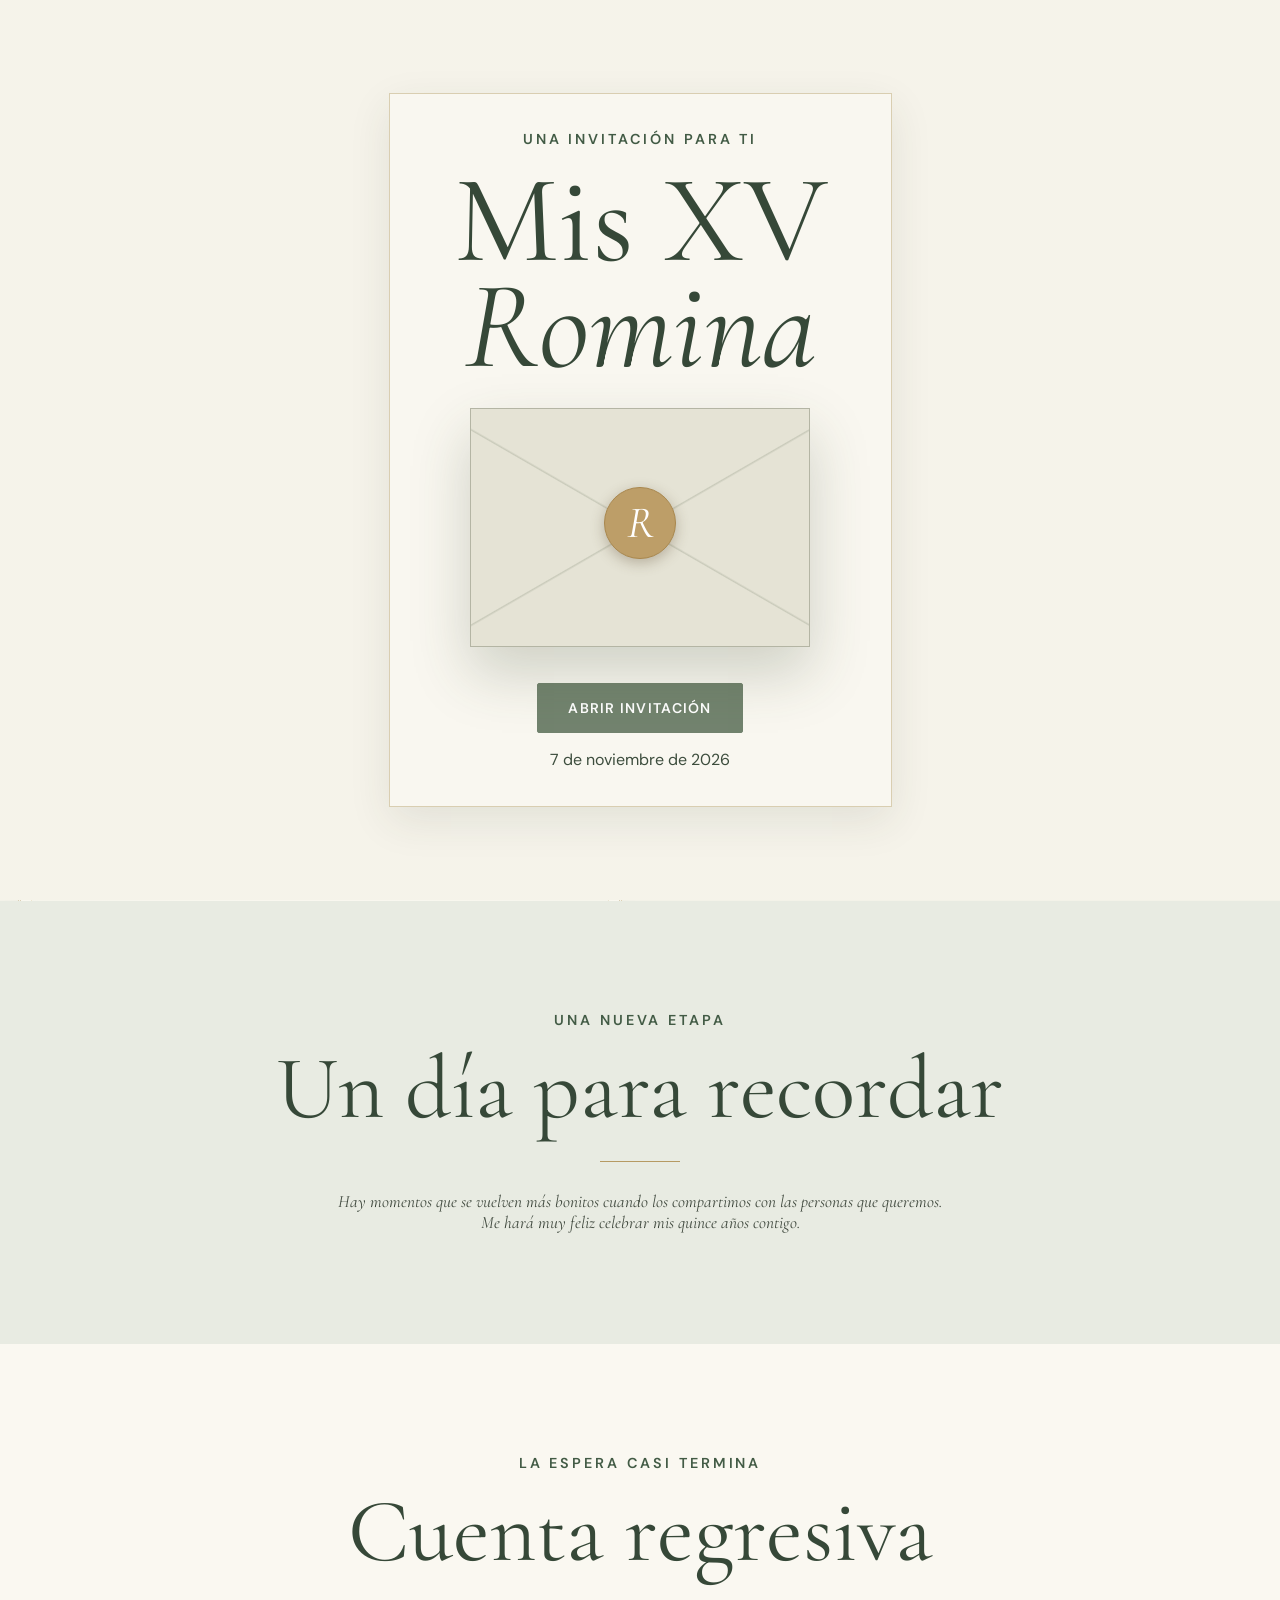
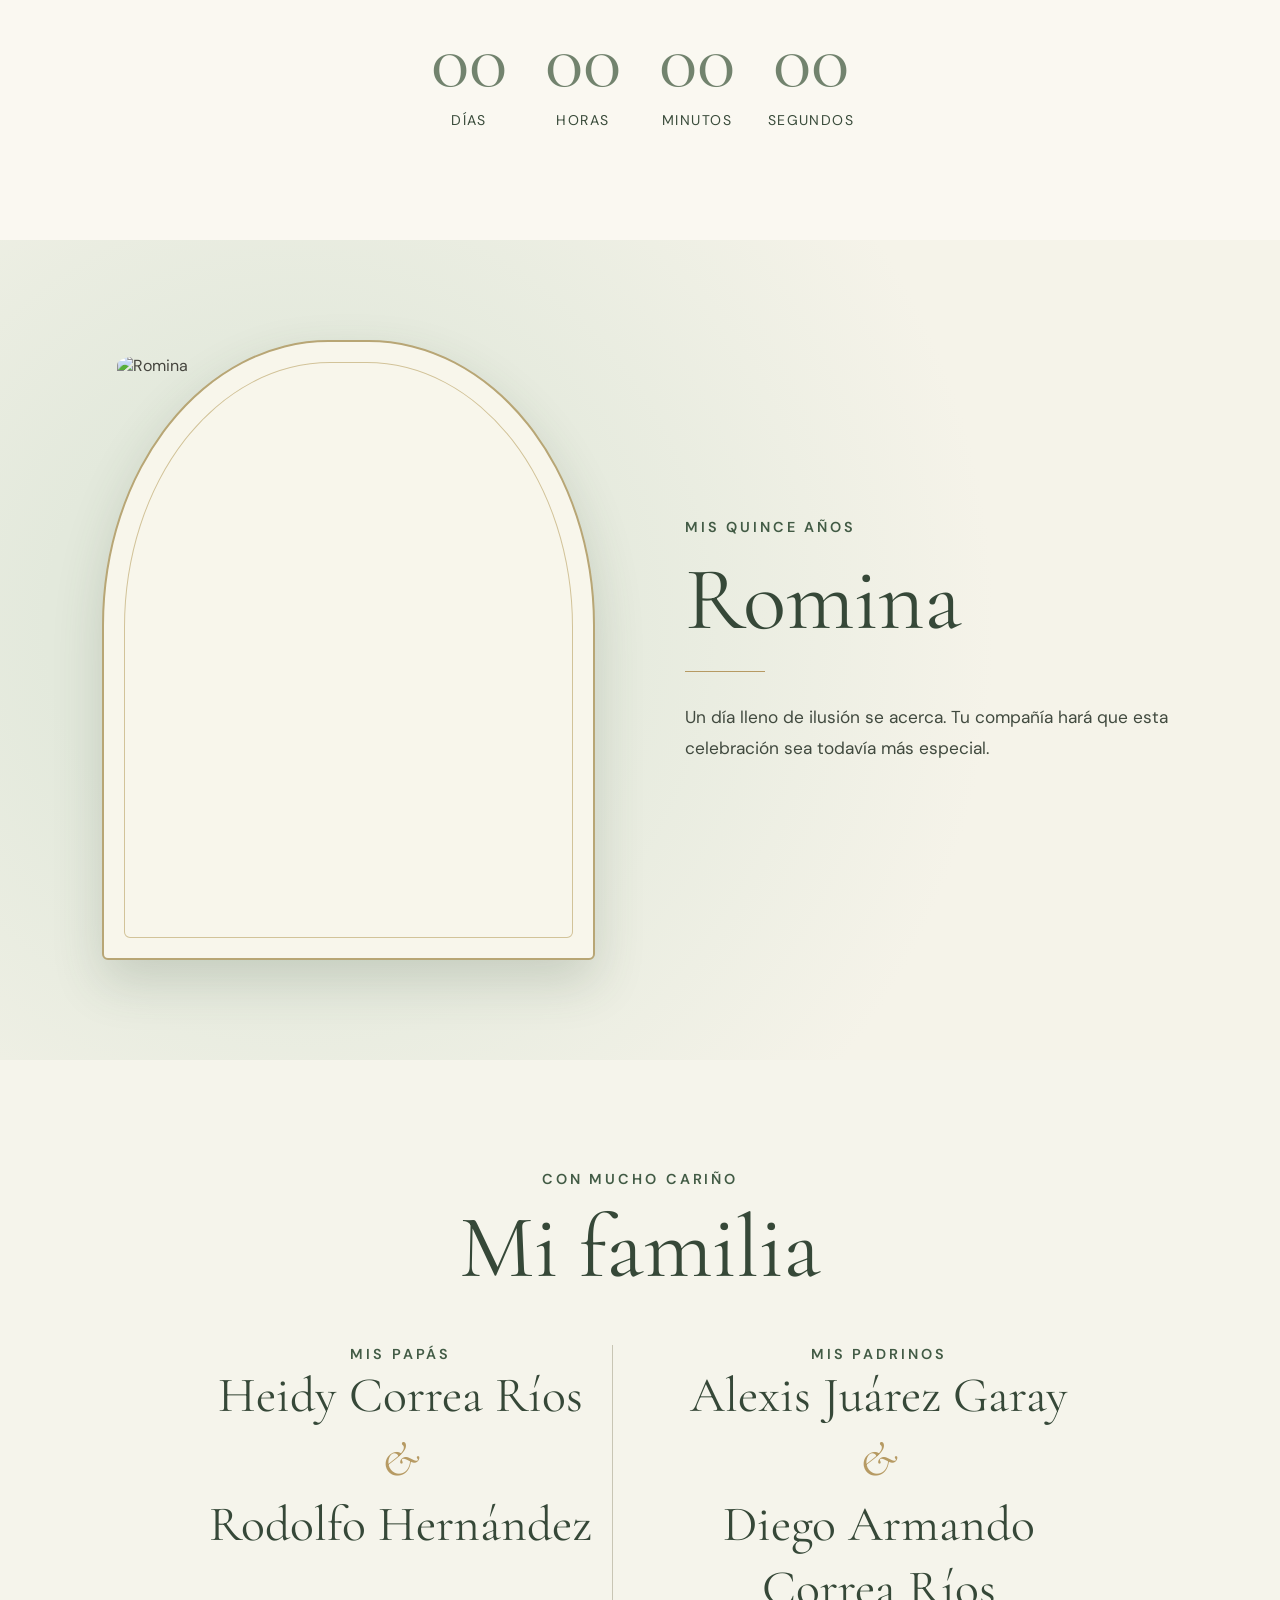
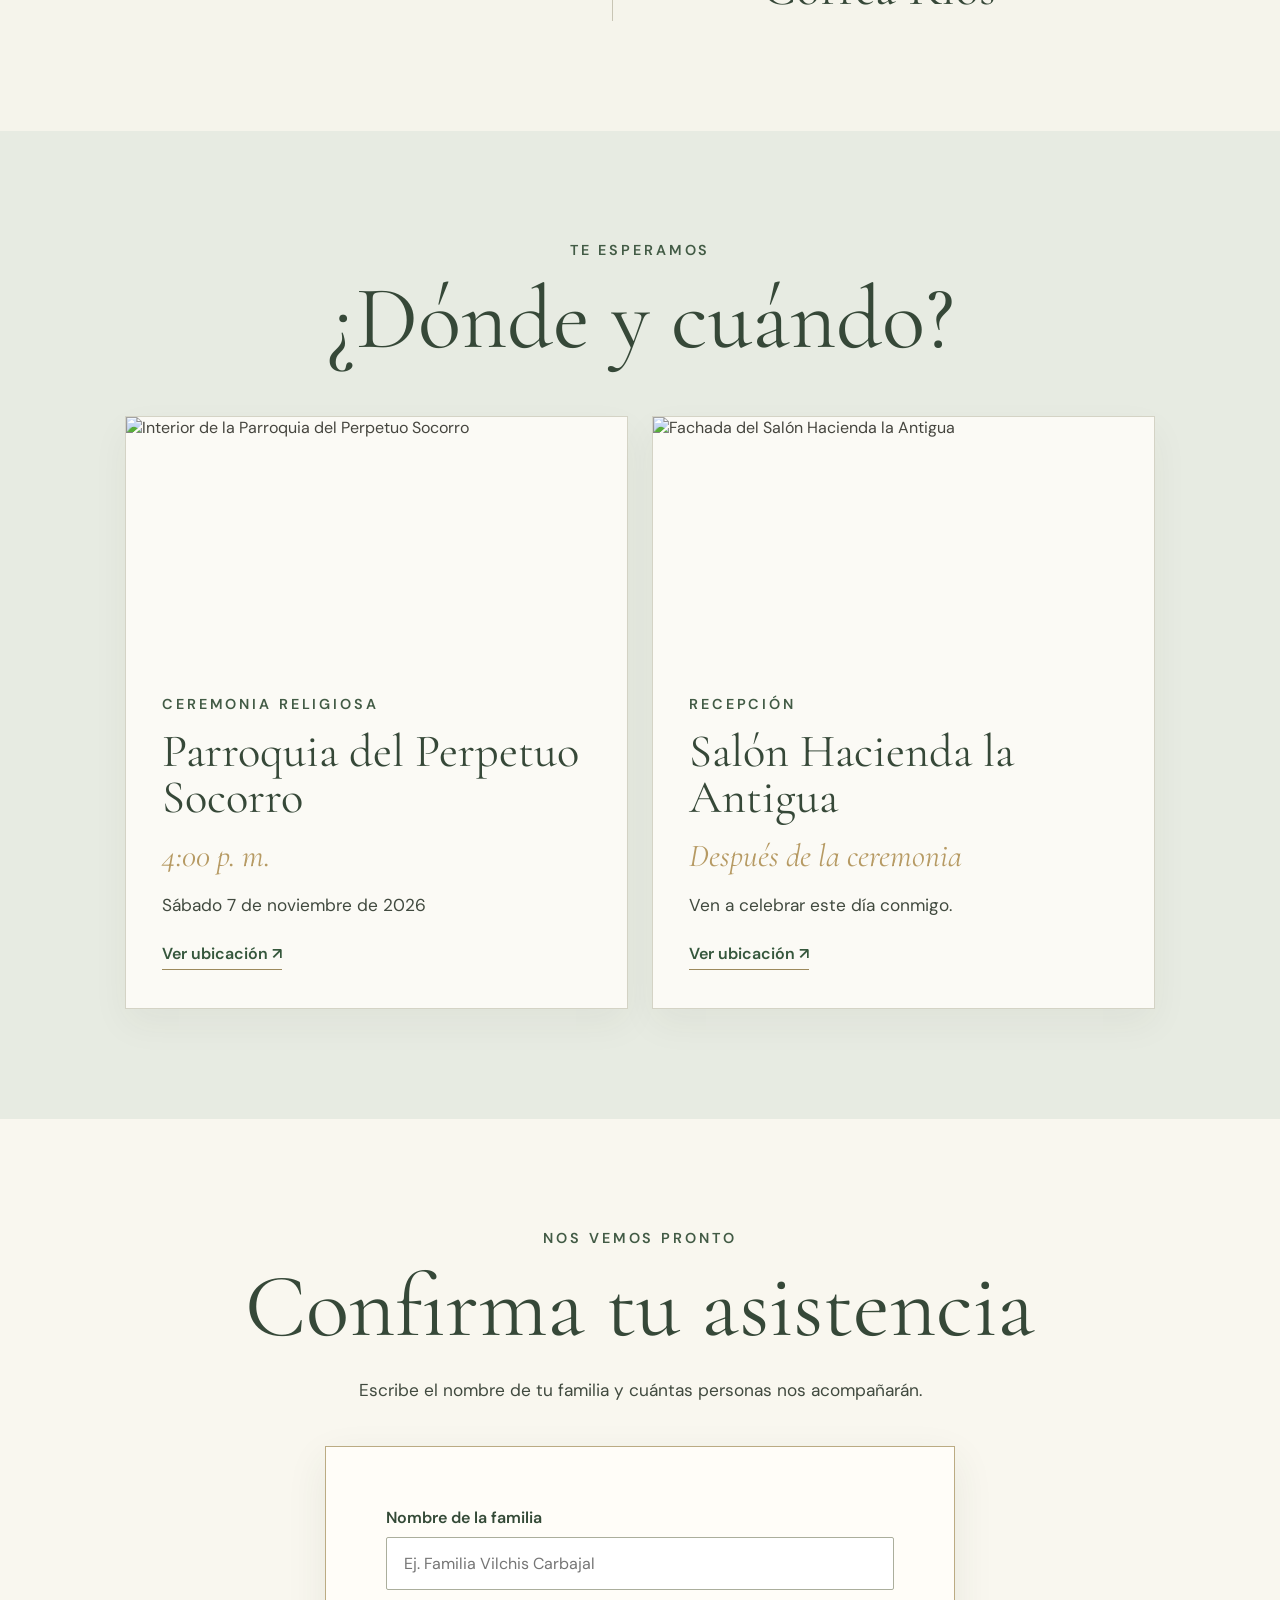
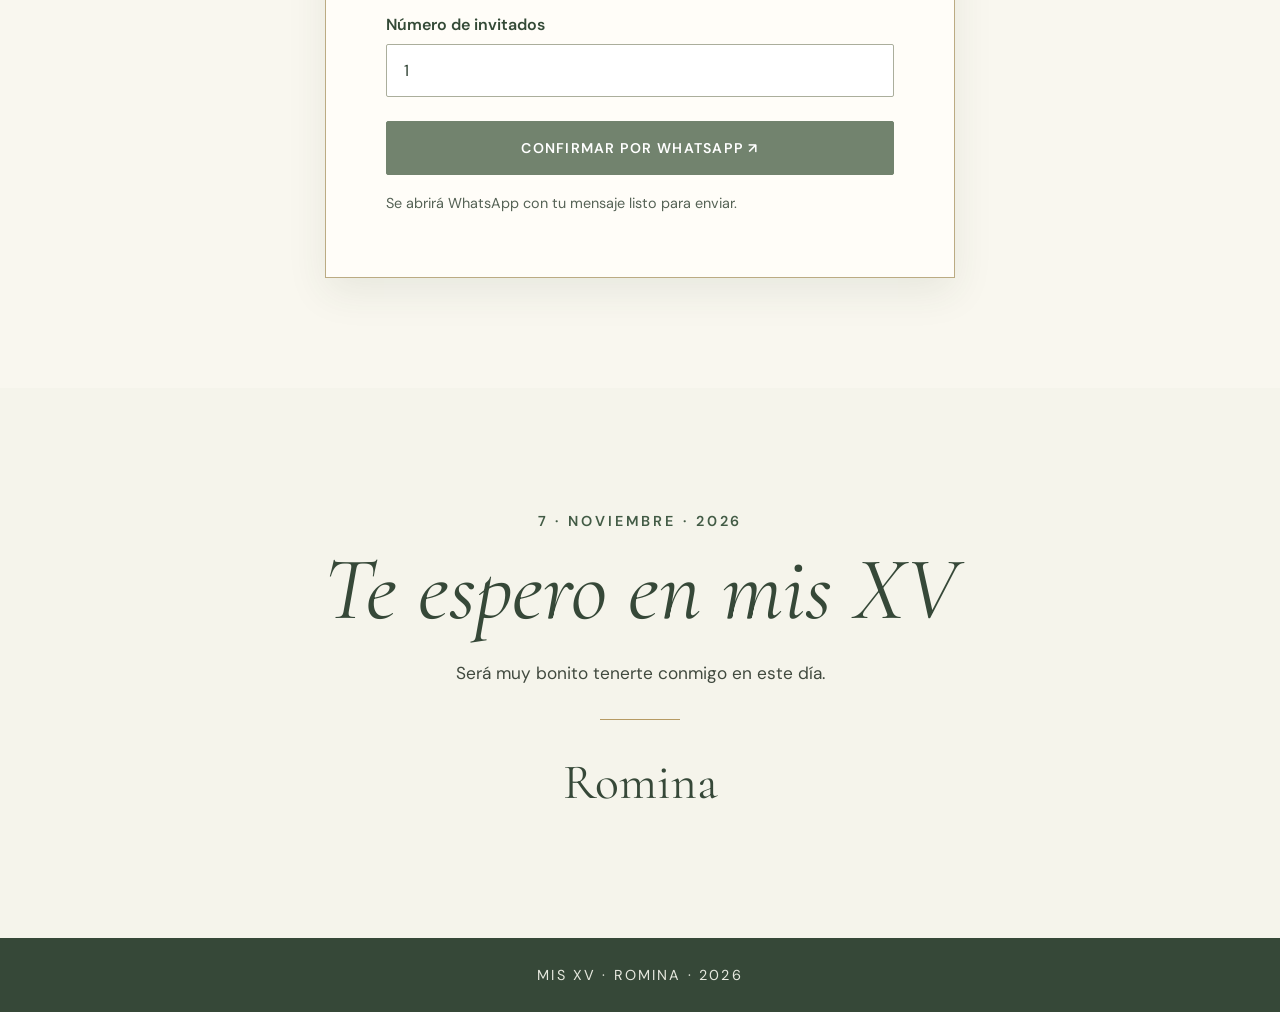
==== XVRomina/index.html @ 8a3d7d97 "Agrega página de XV Romina" ====
<!doctype html>
<html lang="es-MX">
<head>
  <meta charset="utf-8"><meta name="viewport" content="width=device-width,initial-scale=1">
  <meta name="theme-color" content="#73816d">
  <title>Mis XV · Romina</title>
  <meta name="description" content="Acompáñame a celebrar mis XV años el 7 de noviembre de 2026.">
  <link rel="preconnect" href="https://fonts.googleapis.com"><link rel="preconnect" href="https://fonts.gstatic.com" crossorigin>
  <link href="https://fonts.googleapis.com/css2?family=Cormorant+Garamond:ital,wght@0,400;0,500;0,600;1,400;1,500&family=DM+Sans:wght@400;500;600&display=swap" rel="stylesheet">
  <style>
    :root{--sage:#72836e;--dark:#364838;--cream:#faf8f1;--gold:#b69a63;--text:#45453e}*{box-sizing:border-box}html{scroll-behavior:smooth}body{margin:0;background:var(--cream);color:var(--text);font-family:'DM Sans',sans-serif}button,a{font:inherit}button{cursor:pointer}a{color:inherit}.intro{position:fixed;inset:0;z-index:10;background:#f5f2e9 url('assets/floral.png') center/cover no-repeat;display:grid;place-items:center;transition:opacity .8s,visibility .8s}.intro.is-open{opacity:0;visibility:hidden}.envelope-wrap{text-align:center;padding:28px}.eyebrow{font-size:.75rem;letter-spacing:.34em;text-transform:uppercase;color:var(--sage);font-weight:600}.intro h1,.hero h1{font-family:'Cormorant Garamond',serif;font-weight:400;color:var(--dark)}.intro h1{font-size:clamp(4rem,14vw,7.8rem);line-height:.85;margin:20px 0 28px}.intro h1 em,.hero h1 em{font-weight:400}.envelope{width:min(340px,75vw);aspect-ratio:1.42;margin:auto auto 36px;position:relative;background:#e5e3d5;box-shadow:0 26px 55px #39492d38;border:1px solid #b4b5a4;overflow:hidden}.envelope:before{content:'';position:absolute;inset:0;background:linear-gradient(30deg,transparent 49.7%,#c9caba 50%,transparent 50.5%),linear-gradient(150deg,transparent 49.7%,#c9caba 50%,transparent 50.5%)}.envelope:after{content:'R';position:absolute;left:50%;top:48%;transform:translate(-50%,-50%);border:1px solid #a9874d;border-radius:50%;background:#bd9e68;color:white;width:70px;height:70px;display:grid;place-items:center;font:italic 2.8rem 'Cormorant Garamond',serif;box-shadow:0 4px 14px #59492d55}.button{display:inline-flex;align-items:center;justify-content:center;gap:12px;border:1px solid var(--sage);border-radius:2px;background:var(--sage);color:#fff;padding:15px 30px;letter-spacing:.16em;text-transform:uppercase;font-size:.73rem;font-weight:600;text-decoration:none;transition:transform .2s,background .2s}.button:hover{background:var(--dark);transform:translateY(-2px)}.button.secondary{background:transparent;color:var(--dark)}.intro small{display:block;margin-top:16px;color:#71766b}.botanical{background-image:url('assets/floral.png');background-position:center;background-size:cover}.hero{min-height:100svh;display:grid;grid-template-columns:1fr 1fr;background:#f5f4eb}.hero-copy{display:flex;align-items:center;justify-content:center;text-align:center;padding:90px 30px;position:relative}.hero-copy:before{content:'';position:absolute;inset:25px;border:1px solid #c4b792;pointer-events:none}.hero-inner{position:relative;z-index:1;max-width:500px}.hero h1{font-size:clamp(5rem,12vw,9rem);line-height:.82;margin:28px 0}.hero h1 span{display:block;font-size:.44em;letter-spacing:.13em;font-style:italic;margin-bottom:15px}.hero-date{border-top:1px solid var(--gold);border-bottom:1px solid var(--gold);padding:16px;margin:35px auto;max-width:320px;letter-spacing:.24em;font-size:.82rem;color:var(--dark)}.hero-art{background:#e8e9dc url('assets/floral.png') center/cover no-repeat;display:grid;place-items:center;min-height:700px}.hero-art .arch{width:min(70%,440px);aspect-ratio:.76;border-radius:220px 220px 6px 6px;border:1px solid var(--gold);background:#f8f7ee;display:grid;place-items:center;box-shadow:0 20px 45px #3648381e;position:relative}.arch:before{content:'';position:absolute;inset:12px;border:1px solid #c6b68b;border-radius:inherit}.arch span{font:italic clamp(5rem,10vw,9rem) 'Cormorant Garamond',serif;color:var(--sage)}.section{padding:110px 24px;text-align:center;position:relative}.section h2{font:400 clamp(3.4rem,7vw,5.7rem)/.95 'Cormorant Garamond',serif;color:var(--dark);margin:17px 0 26px}.section p{line-height:1.8;max-width:620px;margin:0 auto;color:#696b60}.gold-line{height:1px;width:80px;background:var(--gold);margin:30px auto}.quote{background:#e8ebe2}.quote p{font:italic 400 clamp(2rem,5vw,3.7rem)/1.2 'Cormorant Garamond',serif;color:var(--dark)}.countdown{display:flex;justify-content:center;gap:24px;flex-wrap:wrap;margin-top:38px}.countdown div{min-width:90px}.countdown strong{font:400 clamp(3rem,7vw,5rem) 'Cormorant Garamond',serif;color:var(--sage);display:block}.countdown span{font-size:.7rem;letter-spacing:.25em;text-transform:uppercase}.portrait-section{background:#f7f4ea;display:grid;grid-template-columns:1fr 1fr;align-items:center;gap:clamp(30px,7vw,110px);padding:100px max(24px,8vw)}.portrait-frame{max-width:570px;width:100%;height:min(75vw,650px);min-height:460px;position:relative;margin:auto}.portrait-frame:before{content:'';position:absolute;inset:20px -18px -18px 18px;border:1px solid var(--gold)}.portrait-frame img{width:100%;height:100%;object-fit:cover;object-position:50% 30%;position:relative;filter:saturate(.85)}.portrait-section .copy{text-align:left;max-width:490px}.portrait-section h2{font:400 clamp(3.5rem,7vw,6rem)/.9 'Cormorant Garamond',serif;color:var(--dark);margin:24px 0}.portrait-section .copy p{line-height:1.8}.family{background:#f5f4eb url('assets/floral.png') center/cover no-repeat}.names{font:400 clamp(2rem,4vw,3.1rem) 'Cormorant Garamond',serif;color:var(--dark);line-height:1.3}.names span{color:var(--gold);font-style:italic}.families{display:grid;grid-template-columns:1fr 1fr;gap:55px;max-width:900px;margin:55px auto 0}.families>div:first-child{border-right:1px solid #c8c5b4}.locations{background:#e7ebe2}.cards{display:grid;grid-template-columns:repeat(2,minmax(0,1fr));gap:24px;max-width:1030px;margin:55px auto 0;text-align:left}.card{background:#fbfaf5;padding:48px;min-height:320px;border:1px solid #d4d3c5;box-shadow:0 15px 35px #39432e0d}.card h3{font:400 2.9rem 'Cormorant Garamond',serif;color:var(--dark);margin:15px 0}.card .time{color:var(--gold);font:italic 2rem 'Cormorant Garamond',serif}.card p{margin:15px 0 0}.closing{min-height:550px;display:flex;flex-direction:column;align-items:center;justify-content:center;background:#f5f3e9 url('assets/floral.png') center/cover no-repeat}.closing h2{font-style:italic}.footer{background:var(--dark);color:#e7e9df;text-align:center;padding:28px;font-size:.74rem;letter-spacing:.15em;text-transform:uppercase}.reveal{opacity:0;transform:translateY(20px);transition:opacity .8s,transform .8s}.reveal.visible{opacity:1;transform:none}@media(max-width:750px){.hero{grid-template-columns:1fr}.hero-copy{min-height:650px;padding:90px 30px}.hero-art{min-height:390px}.hero-art .arch{height:330px;width:260px}.portrait-section{grid-template-columns:1fr;padding:75px 25px}.portrait-frame{height:480px;min-height:0;max-width:390px}.portrait-section .copy{text-align:center;margin:auto}.families,.cards{grid-template-columns:1fr}.families>div:first-child{border:0;border-bottom:1px solid #c8c5b4;padding-bottom:34px}.cards{gap:16px}.card{padding:35px;min-height:0}.section{padding:80px 24px}.intro h1{font-size:5rem}}
  </style>
  <style>
    .hero-copy{background:radial-gradient(circle at center,#fffdf8 0%,#faf8f1 68%,#e9eadf 100%)}
    .hero-copy:before{inset:18px;border:3px double #ad925e;box-shadow:inset 0 0 0 10px #faf8f1,inset 0 0 0 11px #d8c9a4,0 8px 32px #4b4e3423}
    .hero-copy:after{content:'✧';position:absolute;left:50%;top:42px;transform:translateX(-50%);color:#ae9058;font:3.2rem 'Cormorant Garamond',serif;letter-spacing:0;pointer-events:none}
    .hero-inner{padding:44px 18px;max-width:560px}
    .hero-inner:before,.hero-inner:after{content:'❧  ✦  ❧';display:block;color:#a88b55;font:2rem 'Cormorant Garamond',serif;letter-spacing:.2em;line-height:1}
    .hero-inner:before{margin-bottom:28px}.hero-inner:after{margin-top:30px}
    .hero h1 span{color:#9e8251}.hero h1{color:#354936;text-shadow:0 2px 1px #fff}
    .hero-date{border-color:#b59761}.hero-inner .gold-line{height:2px;width:105px}
    .rsvp{background:#f9f7ef}.rsvp-card{max-width:630px;margin:40px auto 0;background:#fffdf8;border:1px solid #bbab83;box-shadow:0 14px 38px #30433216;padding:clamp(28px,6vw,60px);text-align:left}
    .rsvp-card label{font-weight:600;font-size:1rem;color:#344a37;display:block;margin-bottom:9px}.rsvp-card input{width:100%;border:1px solid #abae9c;background:#fff;padding:15px 17px;font:1rem 'DM Sans',sans-serif;color:#293c2d;border-radius:2px;margin-bottom:24px}.rsvp-card input:focus{outline:2px solid #9eaf91;outline-offset:2px}.rsvp-card .button{width:100%;min-height:54px}.rsvp-card p{margin:0 0 26px}.rsvp-note{font-size:.9rem!important;margin:16px 0 0!important;color:#556255!important}
    @media(max-width:750px){.hero-copy:before{inset:15px}.hero-copy:after{top:35px}.hero-inner{padding:55px 9px}.hero-inner:before{margin-bottom:14px}.hero-inner:after{margin-top:17px}.hero h1{font-size:clamp(4.5rem,15vw,7.5rem)}.rsvp-card{margin-top:30px}}
  </style>
  <style>
    .intro{transition:opacity 2s ease-in-out,visibility 2s ease-in-out}
    .intro.opening .envelope{animation-duration:2s}
    .intro.opening .envelope-wrap{animation-duration:2.5s;animation-delay:.5s}
    .hero{opacity:0;transform:translateY(18px);transition:opacity 2.7s ease-in-out,transform 3s ease-out}
    body.invitation-open .hero{opacity:1;transform:none}
    @media(prefers-reduced-motion:reduce){.intro,.hero{transition:none}}
  </style>
  <style>
    .portrait-section .copy .gold-line{margin-left:0}
    .family:before{opacity:.23}
    @media(max-width:750px){.portrait-section .copy .gold-line{margin-left:auto;margin-right:auto}.family:before{width:160px;height:130px;opacity:.16}}
  </style>
  <style>
    .intro{background:#f6f4eb;overflow:hidden;transition:opacity 1.25s ease,visibility 1.25s ease}
    .intro:before,.intro:after{content:'';position:absolute;width:min(78vw,570px);height:min(62vw,480px);background:url('assets/floral.png') left top/200% auto no-repeat;pointer-events:none;opacity:.7;-webkit-mask-image:radial-gradient(ellipse at top left,#000 12%,transparent 76%);mask-image:radial-gradient(ellipse at top left,#000 12%,transparent 76%)}
    .intro:before{left:0;top:0}.intro:after{right:0;bottom:0;transform:rotate(180deg)}
    .envelope-wrap{z-index:1;position:relative;background:#faf8f1f0}
    .intro.opening .envelope{animation:envelope-open 1.45s ease-in-out forwards}
    .intro.opening .envelope-wrap{animation:invitation-leave 1.9s ease-in-out .6s forwards}
    @keyframes envelope-open{35%{transform:rotate(-2deg) scale(1.03)}100%{transform:translateY(-24px) scale(1.08);opacity:.15}}
    @keyframes invitation-leave{to{transform:translateY(-40px);opacity:0}}
    .hero{opacity:.4;transform:translateY(45px);transition:opacity 1.4s ease,transform 1.9s cubic-bezier(.2,.7,.2,1)}
    body.invitation-open .hero{opacity:1;transform:none}
    .hero-art{background-color:#e8e9dc;background-image:none;position:relative;overflow:hidden}
    .hero-art:before,.hero-art:after{content:'';position:absolute;width:85%;height:65%;background:url('assets/floral.png') left top/200% auto no-repeat;opacity:.68;pointer-events:none;-webkit-mask-image:radial-gradient(ellipse at top left,#000 8%,transparent 78%);mask-image:radial-gradient(ellipse at top left,#000 8%,transparent 78%)}
    .hero-art:before{left:-2%;top:-2%}.hero-art:after{right:-2%;bottom:-2%;transform:rotate(180deg)}
    .hero-art .arch{z-index:1}
    .family:before,.closing:before,.portrait-frame:before{-webkit-mask-image:radial-gradient(ellipse at center,#000 45%,transparent 77%);mask-image:radial-gradient(ellipse at center,#000 45%,transparent 77%)}
    .portrait-frame:before{inset:-65px;opacity:.72;background-size:cover}
    .portrait-frame{box-shadow:0 22px 50px #3850382c}
    .portrait-frame img{object-position:50% 24%}
    .card{overflow:hidden;padding:0 0 38px}.card-photo{display:block;width:100%;height:250px;object-fit:cover;object-position:center}.card-photo.church{object-position:50% 50%}.card-content{padding:28px 36px 0}.card h3{line-height:1}
    @media(max-width:750px){.card-photo{height:205px}.card-content{padding:26px 29px 0}.portrait-frame:before{inset:-37px}.intro:before,.intro:after{width:75vw;height:40vh}}
    @media(prefers-reduced-motion:reduce){.intro,.hero,.intro.opening .envelope,.intro.opening .envelope-wrap{animation:none;transition:none}}
  </style>
  <style>
    /* Keep flowers on the edges and text on calm, solid surfaces. */
    .eyebrow{font-size:.9rem;letter-spacing:.2em;color:#425b45}
    .button{font-size:.88rem;letter-spacing:.09em}
    .hero-date{font-size:1rem;letter-spacing:.12em}
    .section p,.portrait-section .copy p,.card p,.hero-inner p{font-size:1.08rem;color:#414a3f}
    .countdown span{font-size:.88rem;letter-spacing:.1em;color:#394b3a}
    .footer{font-size:.9rem}.intro small{font-size:1rem;color:#3d4d3d}
    .intro{background-image:linear-gradient(#f5f2e980,#f5f2e980),url('assets/floral.png')}
    .envelope-wrap{background:#faf8f1e8;border:1px solid #d9ceb1;box-shadow:0 14px 40px #30402a19;padding:36px clamp(24px,5vw,70px)}
    .family,.closing{background:#f5f4eb}.family:before,.closing:before{content:'';pointer-events:none;position:absolute;width:230px;height:180px;left:0;top:0;background:url('assets/floral.png') left top/570px auto no-repeat;opacity:.48}.closing:before{left:auto;right:0;top:auto;bottom:0;transform:rotate(180deg)}
    .family>*,.closing>*{position:relative;z-index:1}
    .portrait-section{background:radial-gradient(circle at 23% 47%,#e3e9dc 0,#e3e9dc 23%,#f5f3e9 65%)}
    .portrait-frame{max-width:500px;height:620px;min-height:0;border-radius:46% 46% 6px 6px;padding:13px;background:#f8f6eb;border:2px solid #b8a675;box-shadow:0 22px 50px #38503830;isolation:isolate}
    .portrait-frame:before{content:'';position:absolute;inset:-37px;border:0;background:url('assets/floral.png') center/cover no-repeat;z-index:-1;opacity:.9;pointer-events:none}
    .portrait-frame:after{content:'';position:absolute;inset:20px;border:1px solid #d2c399;border-radius:inherit;pointer-events:none}
    .portrait-frame img{border-radius:46% 46% 2px 2px;object-position:50% 28%;filter:none}
    .map-link{display:inline-flex;margin-top:22px;color:#35573c;border-bottom:1px solid #9c895c;text-decoration:none;font-weight:600;font-size:1rem;padding-bottom:5px}.map-link:hover{color:#8b6d3e}
    .music-control{position:fixed;right:20px;bottom:20px;z-index:5;border:1px solid #dfd6bd;border-radius:50%;height:54px;width:54px;background:#f7f5ed;color:var(--dark);font-size:1.35rem;box-shadow:0 5px 20px #22332233}.music-control[hidden]{display:none}
    @media(max-width:750px){.portrait-frame{height:480px;max-width:350px}.portrait-frame:before{inset:-20px}.envelope-wrap{max-width:90vw}.hero-date{font-size:.9rem}.hero-art{background-size:auto 100%}}
  </style>
</head>
<body>
  <div class="intro" id="intro" role="dialog" aria-label="Abrir invitación">
    <div class="envelope-wrap"><div class="eyebrow">Una invitación para ti</div><h1>Mis XV<br><em>Romina</em></h1><div class="envelope" aria-hidden="true"></div><button class="button" id="open">Abrir invitación</button><small>7 de noviembre de 2026</small></div>
  </div>
  <main>
    <section class="hero"><div class="hero-copy"><div class="hero-inner"><div class="eyebrow">Con mucha ilusión</div><h1><span>Mis XV</span>Romina</h1><div class="gold-line"></div><p>Quiero compartir contigo un día muy especial.</p><div class="hero-date">SÁBADO · 7 DE NOVIEMBRE · 2026</div><a class="button secondary" href="#celebracion">Descubre mi invitación ↓</a></div></div><div class="hero-art"><div class="arch"><span>XV</span></div></div></section>
    <section class="section quote reveal" id="celebracion"><div class="eyebrow">Una nueva etapa</div><h2>Un día para recordar</h2><div class="gold-line"></div><p>Hay momentos que se vuelven más bonitos cuando los compartimos con las personas que queremos. Me hará muy feliz celebrar mis quince años contigo.</p></section>
    <section class="section reveal"><div class="eyebrow">La espera casi termina</div><h2>Cuenta regresiva</h2><div class="countdown" id="countdown" aria-label="Tiempo restante"><div><strong id="days">—</strong><span>Días</span></div><div><strong id="hours">—</strong><span>Horas</span></div><div><strong id="minutes">—</strong><span>Minutos</span></div><div><strong id="seconds">—</strong><span>Segundos</span></div></div></section>
    <section class="portrait-section"><div class="portrait-frame reveal"><img src="assets/romina-editada.jpg" alt="Romina" loading="lazy"></div><div class="copy reveal"><div class="eyebrow">Mis quince años</div><h2>Romina</h2><div class="gold-line"></div><p>Un día lleno de ilusión se acerca. Tu compañía hará que esta celebración sea todavía más especial.</p></div></section>
    <section class="section family reveal"><div class="eyebrow">Con mucho cariño</div><h2>Mi familia</h2><div class="families"><div><div class="eyebrow">Mis papás</div><div class="names">Heidy Correa Ríos<br><span>&amp;</span><br>Rodolfo Hernández</div></div><div><div class="eyebrow">Mis padrinos</div><div class="names">Alexis Juárez Garay<br><span>&amp;</span><br>Diego Armando Correa Ríos</div></div></div></section>
    <section class="section locations reveal"><div class="eyebrow">Te esperamos</div><h2>¿Dónde y cuándo?</h2><div class="cards"><article class="card"><img class="card-photo church" src="assets/iglesia.jpg" alt="Interior de la Parroquia del Perpetuo Socorro" loading="lazy"><div class="card-content"><div class="eyebrow">Ceremonia religiosa</div><h3>Parroquia del Perpetuo Socorro</h3><div class="time">4:00 p. m.</div><p>Sábado 7 de noviembre de 2026</p><a class="map-link" href="https://maps.app.goo.gl/EUuidxFGTxo86mA46?g_st=ic" target="_blank" rel="noopener noreferrer">Ver ubicación ↗</a></div></article><article class="card"><img class="card-photo" src="assets/salon.jpg" alt="Fachada del Salón Hacienda la Antigua" loading="lazy"><div class="card-content"><div class="eyebrow">Recepción</div><h3>Salón Hacienda la Antigua</h3><div class="time">Después de la ceremonia</div><p>Ven a celebrar este día conmigo.</p><a class="map-link" href="https://maps.app.goo.gl/ghwtLugbPLtpiAuA7?g_st=ic" target="_blank" rel="noopener noreferrer">Ver ubicación ↗</a></div></article></div></section>
    <section class="section rsvp reveal"><div class="eyebrow">Nos vemos pronto</div><h2>Confirma tu asistencia</h2><p>Escribe el nombre de tu familia y cuántas personas nos acompañarán.</p><form class="rsvp-card" id="rsvp-form"><label for="family-name">Nombre de la familia</label><input id="family-name" name="family" type="text" placeholder="Ej. Familia Vilchis Carbajal" autocomplete="name" required maxlength="90"><label for="guest-count">Número de invitados</label><input id="guest-count" name="guests" type="number" min="1" max="99" inputmode="numeric" value="1" required><button class="button" type="submit">Confirmar por WhatsApp ↗</button><p class="rsvp-note">Se abrirá WhatsApp con tu mensaje listo para enviar.</p></form></section>
    <section class="section closing reveal"><div class="eyebrow">7 · Noviembre · 2026</div><h2>Te espero en mis XV</h2><p>Será muy bonito tenerte conmigo en este día.</p><div class="gold-line"></div><div class="names">Romina</div></section>
  </main><footer class="footer">Mis XV · Romina · 2026</footer><audio id="music" src="assets/musica-romina.mp3" preload="auto" loop></audio><button id="music-control" class="music-control" aria-label="Pausar música" title="Pausar música" hidden>♫</button>
  <script>
    const intro=document.getElementById('intro');const musicButton=document.getElementById('music-control');const music=document.getElementById('music');music.volume=.55;
    async function startMusic(){try{await music.play();musicButton.hidden=false;musicButton.setAttribute('aria-label','Pausar música');musicButton.title='Pausar música';musicButton.textContent='♫'}catch(e){musicButton.hidden=false;musicButton.setAttribute('aria-label','Reproducir música');musicButton.title='Reproducir música';musicButton.textContent='♪'}}
    musicButton.addEventListener('click',()=>{if(music.paused)startMusic();else{music.pause();musicButton.setAttribute('aria-label','Reproducir música');musicButton.title='Reproducir música';musicButton.textContent='♪'}});
    document.getElementById('rsvp-form').addEventListener('submit',event=>{event.preventDefault();const name=document.getElementById('family-name').value.trim(),count=Number(document.getElementById('guest-count').value);if(!name||!Number.isInteger(count)||count<1||count>99)return;const message=`Hola,\n\nConfirmamos nuestra asistencia a los XV años de Romina.\n\nFamilia: ${name}\nNúmero de invitados: ${count}\n\nNos vemos el 7 de noviembre.`;window.open(`https://wa.me/527861238161?text=${encodeURIComponent(message)}`,'_blank','noopener,noreferrer')});
    if('scrollRestoration' in history)history.scrollRestoration='manual';
    document.documentElement.style.overflow='hidden';
    window.scrollTo(0,0);
    window.addEventListener('pageshow',()=>{if(document.getElementById('intro'))window.scrollTo(0,0)});
    document.getElementById('open').addEventListener('click',()=>{
      window.scrollTo(0,0);
      intro.classList.add('opening');
      startMusic();
      setTimeout(()=>{intro.classList.add('is-open');document.body.classList.add('invitation-open')},2000);
      setTimeout(()=>{intro.remove();document.documentElement.style.overflow=''},4300);
    });
    function tick(){const target=new Date('2026-11-07T16:00:00-06:00').getTime();const diff=Math.max(0,target-Date.now());const parts=[Math.floor(diff/86400000),Math.floor(diff/3600000)%24,Math.floor(diff/60000)%60,Math.floor(diff/1000)%60];['days','hours','minutes','seconds'].forEach((id,i)=>document.getElementById(id).textContent=String(parts[i]).padStart(2,'0'))}tick();setInterval(tick,1000);
    const observer=new IntersectionObserver(entries=>entries.forEach(e=>{if(e.isIntersecting){e.target.classList.add('visible');observer.unobserve(e.target)}}),{threshold:.12});document.querySelectorAll('.reveal').forEach(el=>observer.observe(el));
  </script>
</body></html>
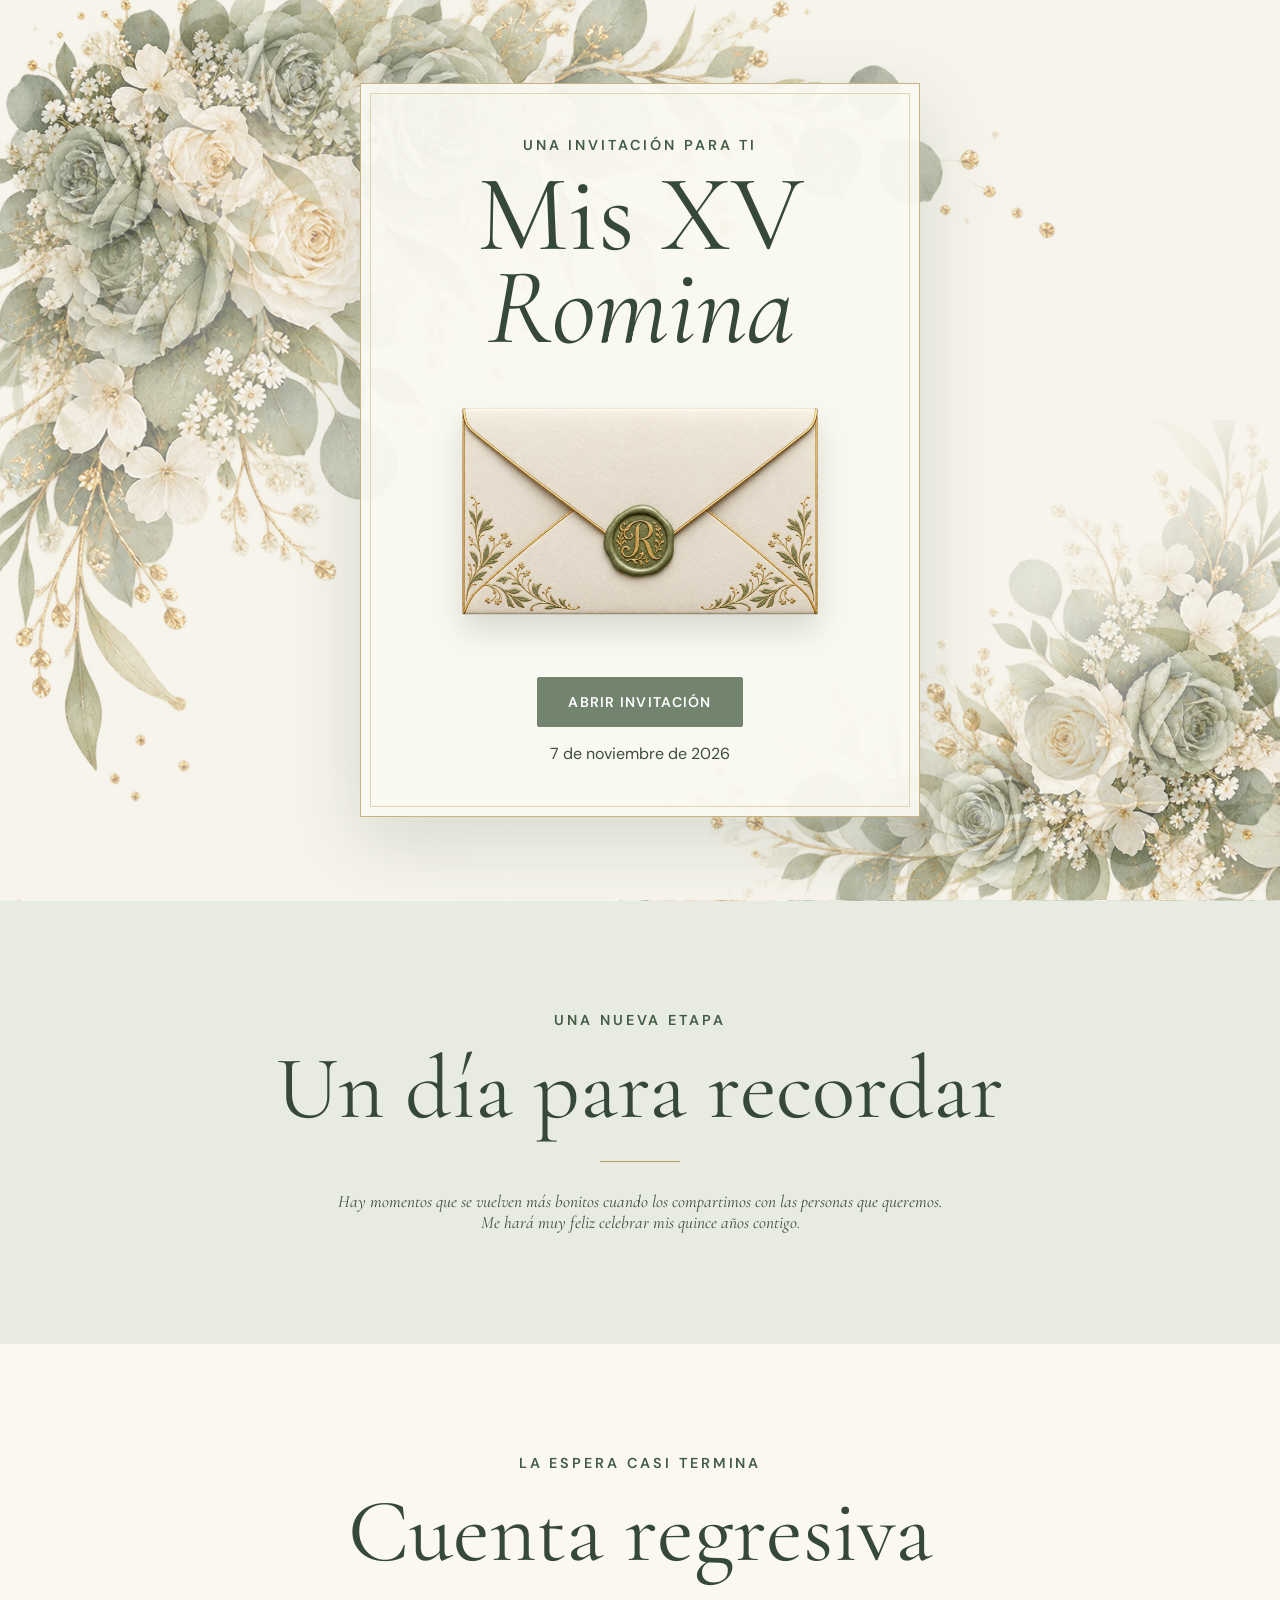
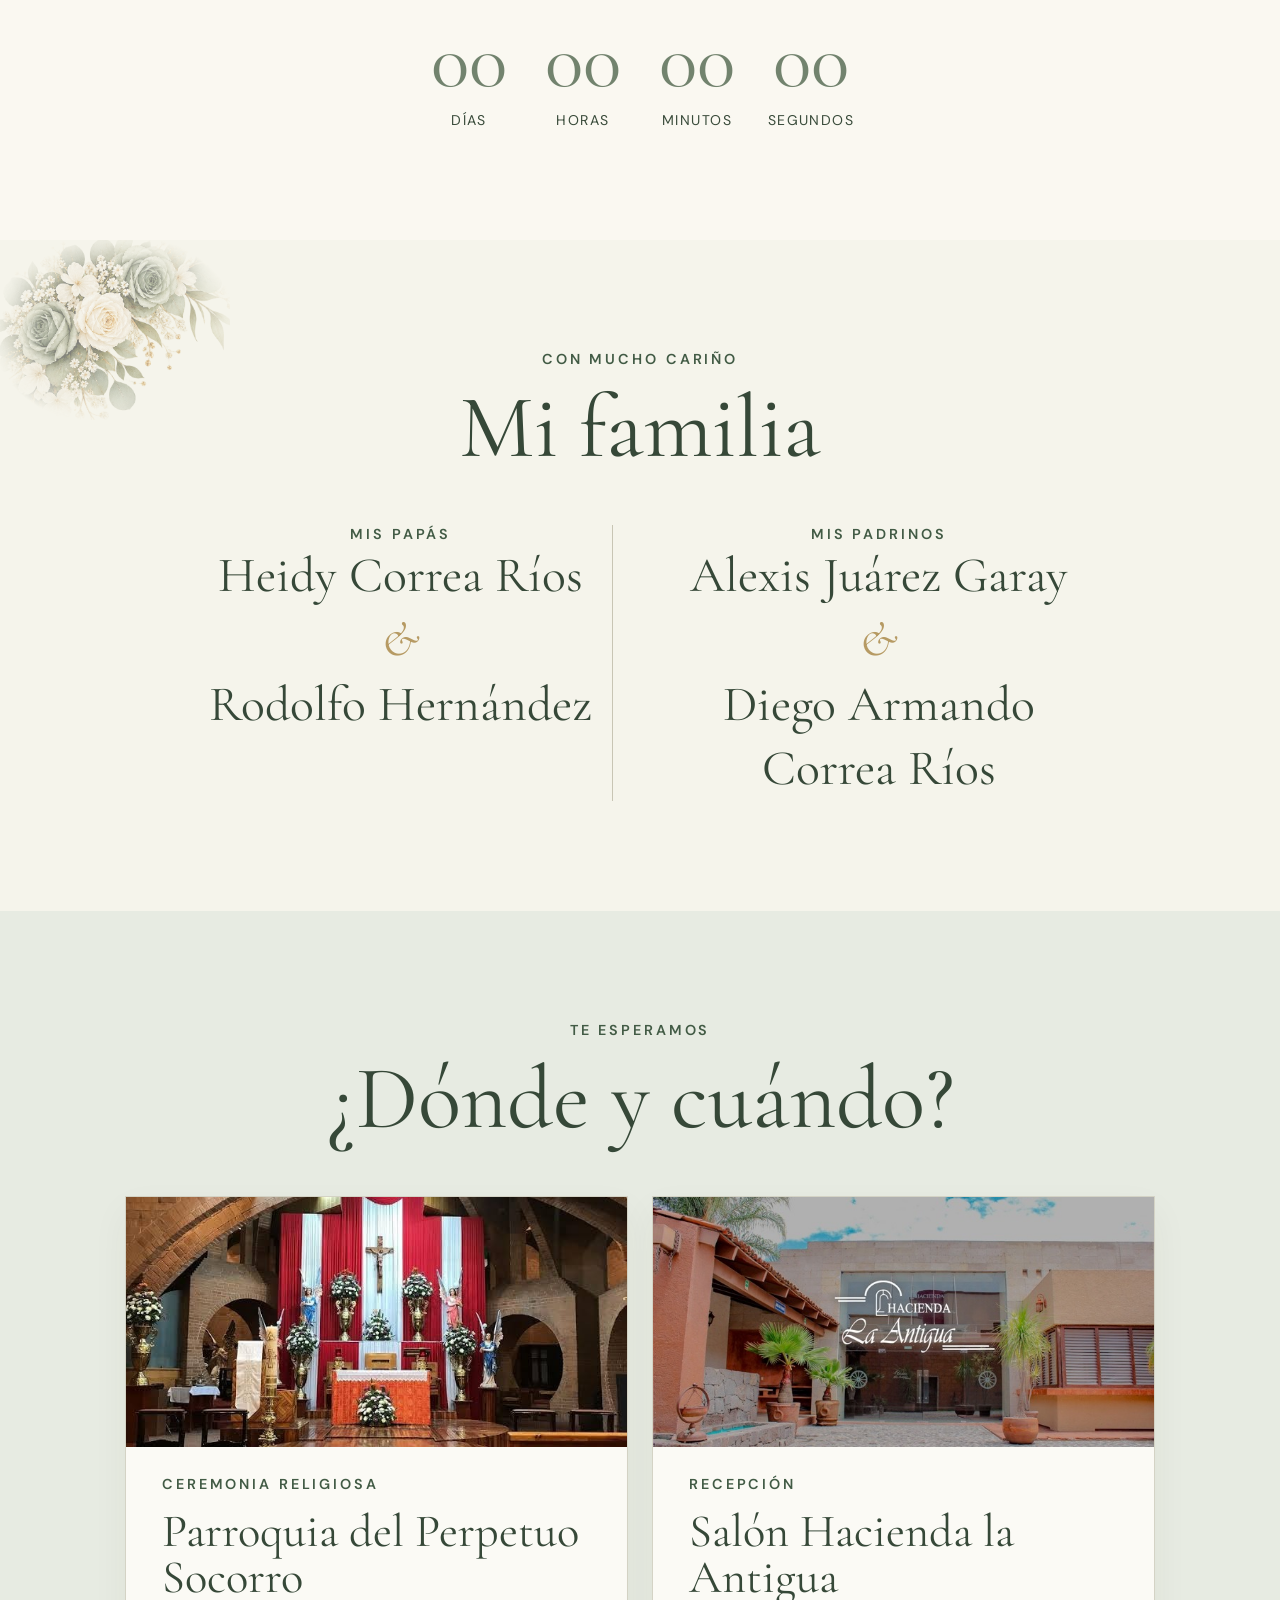
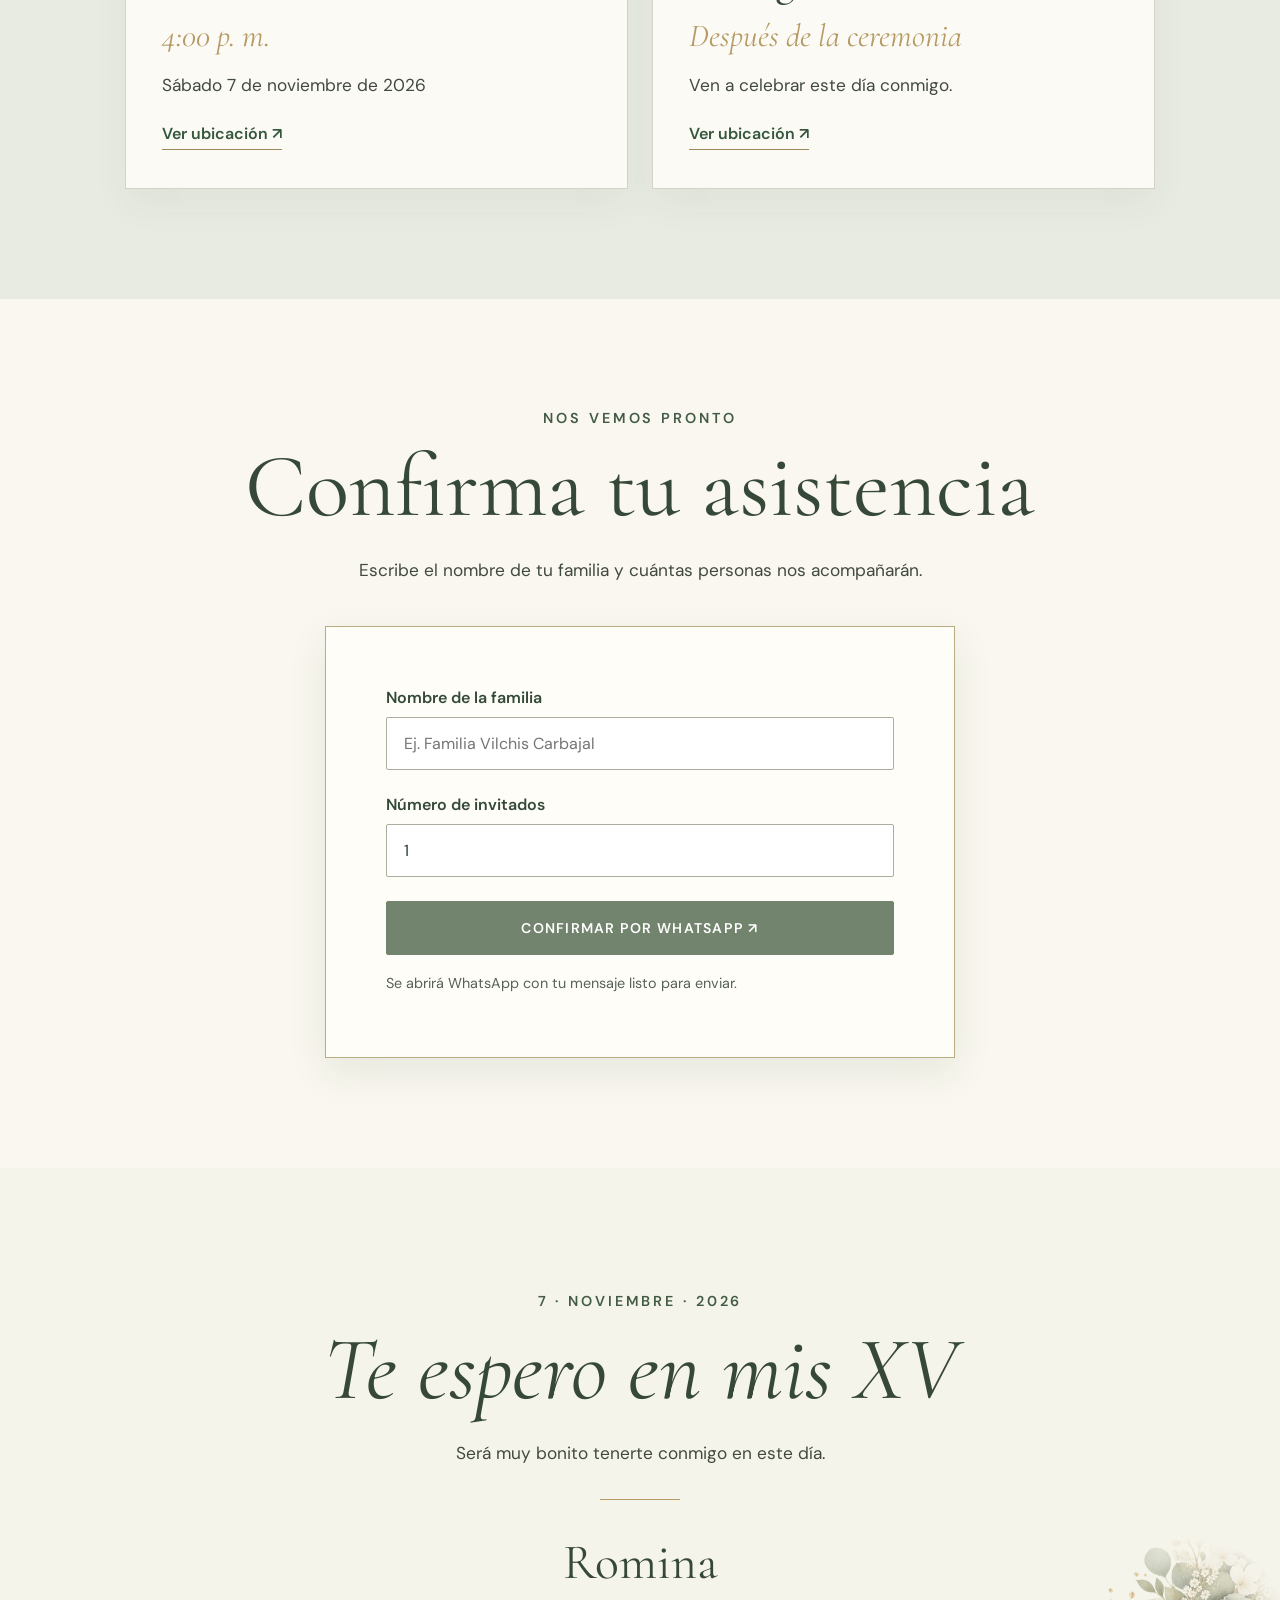
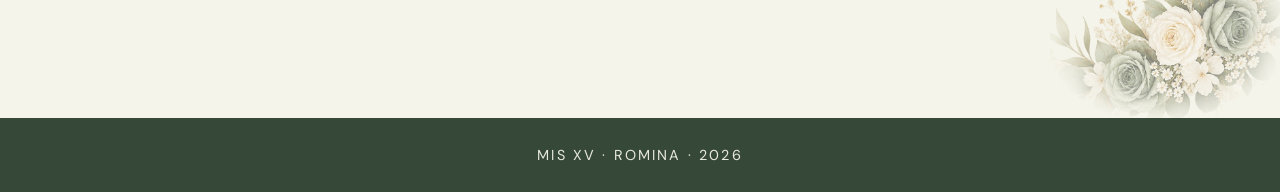
==== commit 41690ac5: "Actualiza invitación de Romina con ilustración, sobre y música" ====
--- a/XVRomina/index.html
+++ b/XVRomina/index.html
@@ -80,21 +80,42 @@
     .music-control{position:fixed;right:20px;bottom:20px;z-index:5;border:1px solid #dfd6bd;border-radius:50%;height:54px;width:54px;background:#f7f5ed;color:var(--dark);font-size:1.35rem;box-shadow:0 5px 20px #22332233}.music-control[hidden]{display:none}
     @media(max-width:750px){.portrait-frame{height:480px;max-width:350px}.portrait-frame:before{inset:-20px}.envelope-wrap{max-width:90vw}.hero-date{font-size:.9rem}.hero-art{background-size:auto 100%}}
   </style>
+  <style>
+    /* Mint, ivory and gold illustration replaces Romina's portrait. */
+    .intro{background-color:#f7f6ee}
+    .envelope-wrap{width:min(560px,94vw);background:rgba(250,249,242,.94);border:1px solid #c7b482;box-shadow:0 24px 70px #30433226;padding:clamp(28px,5vw,52px) clamp(18px,5vw,52px)}
+    .envelope-wrap:before{content:'';position:absolute;inset:9px;border:1px solid #dfd3b0;pointer-events:none}
+    .intro h1{margin:14px 0 18px;font-size:clamp(3.8rem,12vw,6.8rem)}
+    .envelope{display:block;width:min(420px,80vw);height:auto;aspect-ratio:3/2;margin:0 auto 26px;background:none;border:0;box-shadow:none;object-fit:contain;filter:drop-shadow(0 16px 15px #4a49352c)}
+    .envelope:before,.envelope:after{content:none}
+    .hero-art{background:#faf8ef;position:relative;overflow:hidden;min-height:700px}
+    .hero-art:before,.hero-art:after{content:none}
+    .hero-art img{width:100%;height:100%;position:absolute;inset:0;object-fit:cover;object-position:center 65%}
+    .illustration-title{display:none}
+    @media(max-width:750px){
+      .hero-art{order:-1;min-height:100svh}
+      .hero-art img{object-position:center top}
+      .illustration-title{display:block;position:absolute;top:16%;left:7%;right:7%;z-index:1;text-align:center;color:#37533f;text-shadow:0 2px 15px #fffdf8;font:500 clamp(2.4rem,10vw,4.3rem)/.95 'Cormorant Garamond',serif}
+      .illustration-title em{display:block;margin-top:.13em;font-size:1.45em;font-weight:400}
+      .hero-copy{min-height:600px}
+      .envelope-wrap{max-width:94vw}
+      .envelope{width:min(360px,77vw)}
+    }
+  </style>
 </head>
 <body>
   <div class="intro" id="intro" role="dialog" aria-label="Abrir invitación">
-    <div class="envelope-wrap"><div class="eyebrow">Una invitación para ti</div><h1>Mis XV<br><em>Romina</em></h1><div class="envelope" aria-hidden="true"></div><button class="button" id="open">Abrir invitación</button><small>7 de noviembre de 2026</small></div>
+    <div class="envelope-wrap"><div class="eyebrow">Una invitación para ti</div><h1>Mis XV<br><em>Romina</em></h1><img class="envelope" src="assets/sobre-elegante.webp" alt="" aria-hidden="true"><button class="button" id="open">Abrir invitación</button><small>7 de noviembre de 2026</small></div>
   </div>
   <main>
-    <section class="hero"><div class="hero-copy"><div class="hero-inner"><div class="eyebrow">Con mucha ilusión</div><h1><span>Mis XV</span>Romina</h1><div class="gold-line"></div><p>Quiero compartir contigo un día muy especial.</p><div class="hero-date">SÁBADO · 7 DE NOVIEMBRE · 2026</div><a class="button secondary" href="#celebracion">Descubre mi invitación ↓</a></div></div><div class="hero-art"><div class="arch"><span>XV</span></div></div></section>
+    <section class="hero"><div class="hero-copy"><div class="hero-inner"><div class="eyebrow">Con mucha ilusión</div><h1><span>Mis XV</span>Romina</h1><div class="gold-line"></div><p>Quiero compartir contigo un día muy especial.</p><div class="hero-date">SÁBADO · 7 DE NOVIEMBRE · 2026</div><a class="button secondary" href="#celebracion">Descubre mi invitación ↓</a></div></div><div class="hero-art"><img src="assets/quince-verde.webp" alt="Ilustración de una quinceañera vista de espaldas con vestido verde y flores" fetchpriority="high"><div class="illustration-title" aria-hidden="true">Mis XV<em>Romina</em></div></div></section>
     <section class="section quote reveal" id="celebracion"><div class="eyebrow">Una nueva etapa</div><h2>Un día para recordar</h2><div class="gold-line"></div><p>Hay momentos que se vuelven más bonitos cuando los compartimos con las personas que queremos. Me hará muy feliz celebrar mis quince años contigo.</p></section>
     <section class="section reveal"><div class="eyebrow">La espera casi termina</div><h2>Cuenta regresiva</h2><div class="countdown" id="countdown" aria-label="Tiempo restante"><div><strong id="days">—</strong><span>Días</span></div><div><strong id="hours">—</strong><span>Horas</span></div><div><strong id="minutes">—</strong><span>Minutos</span></div><div><strong id="seconds">—</strong><span>Segundos</span></div></div></section>
-    <section class="portrait-section"><div class="portrait-frame reveal"><img src="assets/romina-editada.jpg" alt="Romina" loading="lazy"></div><div class="copy reveal"><div class="eyebrow">Mis quince años</div><h2>Romina</h2><div class="gold-line"></div><p>Un día lleno de ilusión se acerca. Tu compañía hará que esta celebración sea todavía más especial.</p></div></section>
     <section class="section family reveal"><div class="eyebrow">Con mucho cariño</div><h2>Mi familia</h2><div class="families"><div><div class="eyebrow">Mis papás</div><div class="names">Heidy Correa Ríos<br><span>&amp;</span><br>Rodolfo Hernández</div></div><div><div class="eyebrow">Mis padrinos</div><div class="names">Alexis Juárez Garay<br><span>&amp;</span><br>Diego Armando Correa Ríos</div></div></div></section>
     <section class="section locations reveal"><div class="eyebrow">Te esperamos</div><h2>¿Dónde y cuándo?</h2><div class="cards"><article class="card"><img class="card-photo church" src="assets/iglesia.jpg" alt="Interior de la Parroquia del Perpetuo Socorro" loading="lazy"><div class="card-content"><div class="eyebrow">Ceremonia religiosa</div><h3>Parroquia del Perpetuo Socorro</h3><div class="time">4:00 p. m.</div><p>Sábado 7 de noviembre de 2026</p><a class="map-link" href="https://maps.app.goo.gl/EUuidxFGTxo86mA46?g_st=ic" target="_blank" rel="noopener noreferrer">Ver ubicación ↗</a></div></article><article class="card"><img class="card-photo" src="assets/salon.jpg" alt="Fachada del Salón Hacienda la Antigua" loading="lazy"><div class="card-content"><div class="eyebrow">Recepción</div><h3>Salón Hacienda la Antigua</h3><div class="time">Después de la ceremonia</div><p>Ven a celebrar este día conmigo.</p><a class="map-link" href="https://maps.app.goo.gl/ghwtLugbPLtpiAuA7?g_st=ic" target="_blank" rel="noopener noreferrer">Ver ubicación ↗</a></div></article></div></section>
     <section class="section rsvp reveal"><div class="eyebrow">Nos vemos pronto</div><h2>Confirma tu asistencia</h2><p>Escribe el nombre de tu familia y cuántas personas nos acompañarán.</p><form class="rsvp-card" id="rsvp-form"><label for="family-name">Nombre de la familia</label><input id="family-name" name="family" type="text" placeholder="Ej. Familia Vilchis Carbajal" autocomplete="name" required maxlength="90"><label for="guest-count">Número de invitados</label><input id="guest-count" name="guests" type="number" min="1" max="99" inputmode="numeric" value="1" required><button class="button" type="submit">Confirmar por WhatsApp ↗</button><p class="rsvp-note">Se abrirá WhatsApp con tu mensaje listo para enviar.</p></form></section>
     <section class="section closing reveal"><div class="eyebrow">7 · Noviembre · 2026</div><h2>Te espero en mis XV</h2><p>Será muy bonito tenerte conmigo en este día.</p><div class="gold-line"></div><div class="names">Romina</div></section>
-  </main><footer class="footer">Mis XV · Romina · 2026</footer><audio id="music" src="assets/musica-romina.mp3" preload="auto" loop></audio><button id="music-control" class="music-control" aria-label="Pausar música" title="Pausar música" hidden>♫</button>
+  </main><footer class="footer">Mis XV · Romina · 2026</footer><audio id="music" src="assets/musica-romina-nueva.mp3" preload="auto" loop></audio><button id="music-control" class="music-control" aria-label="Pausar música" title="Pausar música" hidden>♫</button>
   <script>
     const intro=document.getElementById('intro');const musicButton=document.getElementById('music-control');const music=document.getElementById('music');music.volume=.55;
     async function startMusic(){try{await music.play();musicButton.hidden=false;musicButton.setAttribute('aria-label','Pausar música');musicButton.title='Pausar música';musicButton.textContent='♫'}catch(e){musicButton.hidden=false;musicButton.setAttribute('aria-label','Reproducir música');musicButton.title='Reproducir música';musicButton.textContent='♪'}}
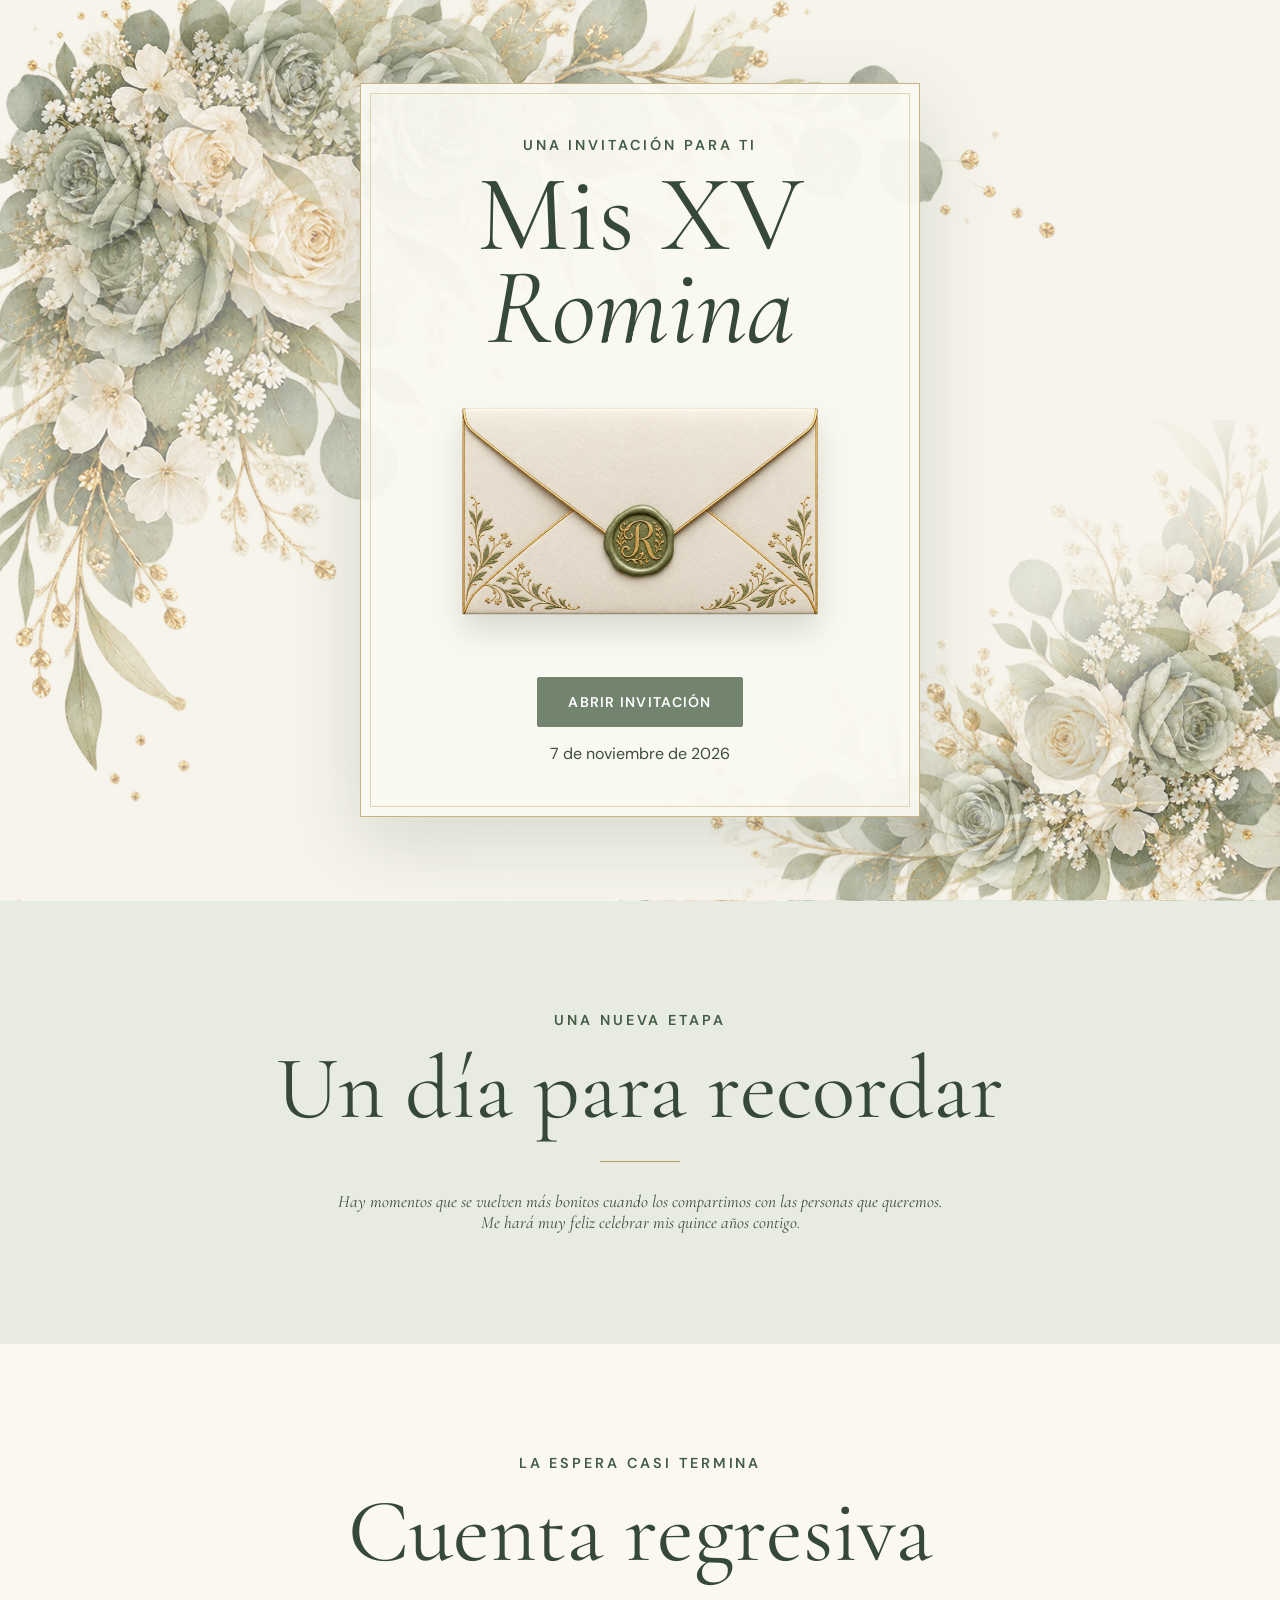
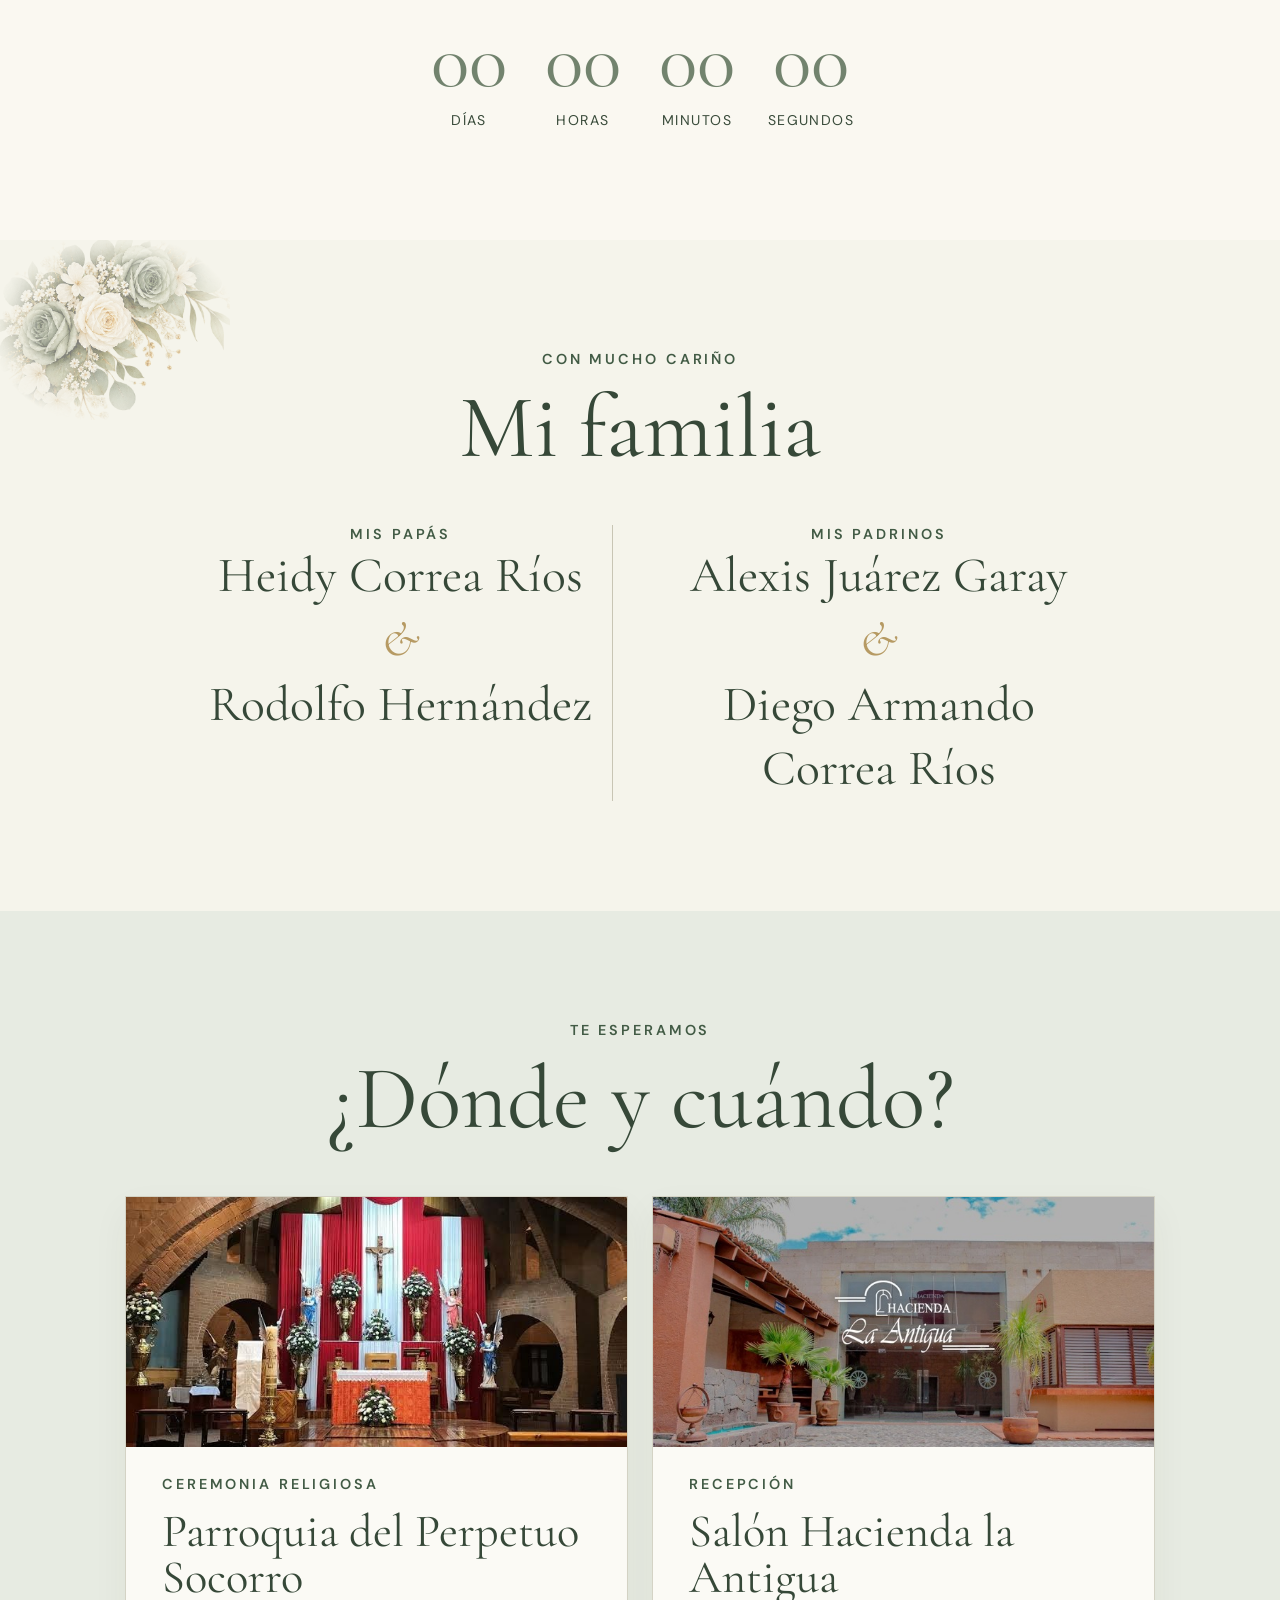
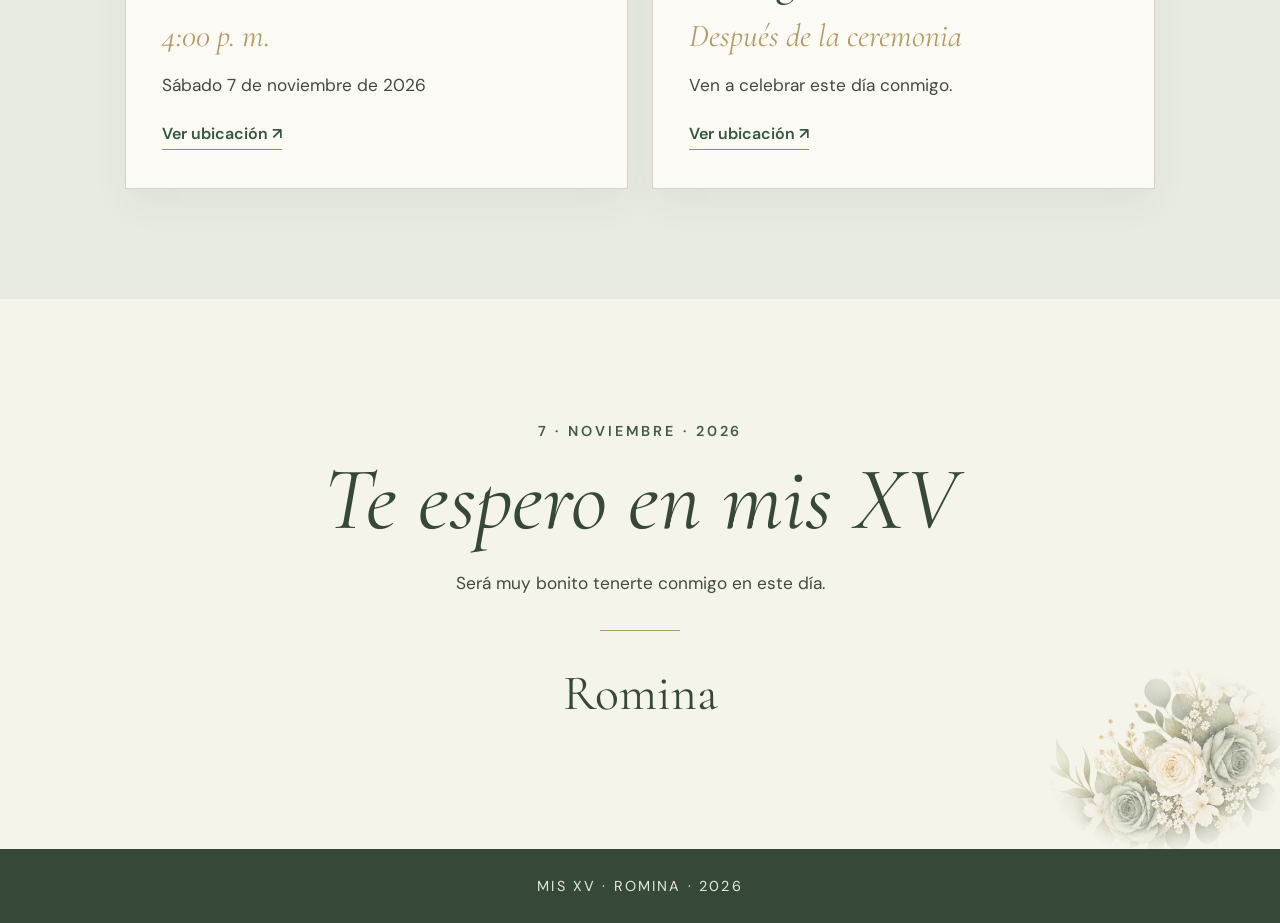
==== commit 55ae5452: "Quita confirmación por WhatsApp de la invitación de Romina" ====
--- a/XVRomina/index.html
+++ b/XVRomina/index.html
@@ -113,14 +113,12 @@
     <section class="section reveal"><div class="eyebrow">La espera casi termina</div><h2>Cuenta regresiva</h2><div class="countdown" id="countdown" aria-label="Tiempo restante"><div><strong id="days">—</strong><span>Días</span></div><div><strong id="hours">—</strong><span>Horas</span></div><div><strong id="minutes">—</strong><span>Minutos</span></div><div><strong id="seconds">—</strong><span>Segundos</span></div></div></section>
     <section class="section family reveal"><div class="eyebrow">Con mucho cariño</div><h2>Mi familia</h2><div class="families"><div><div class="eyebrow">Mis papás</div><div class="names">Heidy Correa Ríos<br><span>&amp;</span><br>Rodolfo Hernández</div></div><div><div class="eyebrow">Mis padrinos</div><div class="names">Alexis Juárez Garay<br><span>&amp;</span><br>Diego Armando Correa Ríos</div></div></div></section>
     <section class="section locations reveal"><div class="eyebrow">Te esperamos</div><h2>¿Dónde y cuándo?</h2><div class="cards"><article class="card"><img class="card-photo church" src="assets/iglesia.jpg" alt="Interior de la Parroquia del Perpetuo Socorro" loading="lazy"><div class="card-content"><div class="eyebrow">Ceremonia religiosa</div><h3>Parroquia del Perpetuo Socorro</h3><div class="time">4:00 p. m.</div><p>Sábado 7 de noviembre de 2026</p><a class="map-link" href="https://maps.app.goo.gl/EUuidxFGTxo86mA46?g_st=ic" target="_blank" rel="noopener noreferrer">Ver ubicación ↗</a></div></article><article class="card"><img class="card-photo" src="assets/salon.jpg" alt="Fachada del Salón Hacienda la Antigua" loading="lazy"><div class="card-content"><div class="eyebrow">Recepción</div><h3>Salón Hacienda la Antigua</h3><div class="time">Después de la ceremonia</div><p>Ven a celebrar este día conmigo.</p><a class="map-link" href="https://maps.app.goo.gl/ghwtLugbPLtpiAuA7?g_st=ic" target="_blank" rel="noopener noreferrer">Ver ubicación ↗</a></div></article></div></section>
-    <section class="section rsvp reveal"><div class="eyebrow">Nos vemos pronto</div><h2>Confirma tu asistencia</h2><p>Escribe el nombre de tu familia y cuántas personas nos acompañarán.</p><form class="rsvp-card" id="rsvp-form"><label for="family-name">Nombre de la familia</label><input id="family-name" name="family" type="text" placeholder="Ej. Familia Vilchis Carbajal" autocomplete="name" required maxlength="90"><label for="guest-count">Número de invitados</label><input id="guest-count" name="guests" type="number" min="1" max="99" inputmode="numeric" value="1" required><button class="button" type="submit">Confirmar por WhatsApp ↗</button><p class="rsvp-note">Se abrirá WhatsApp con tu mensaje listo para enviar.</p></form></section>
     <section class="section closing reveal"><div class="eyebrow">7 · Noviembre · 2026</div><h2>Te espero en mis XV</h2><p>Será muy bonito tenerte conmigo en este día.</p><div class="gold-line"></div><div class="names">Romina</div></section>
   </main><footer class="footer">Mis XV · Romina · 2026</footer><audio id="music" src="assets/musica-romina-nueva.mp3" preload="auto" loop></audio><button id="music-control" class="music-control" aria-label="Pausar música" title="Pausar música" hidden>♫</button>
   <script>
     const intro=document.getElementById('intro');const musicButton=document.getElementById('music-control');const music=document.getElementById('music');music.volume=.55;
     async function startMusic(){try{await music.play();musicButton.hidden=false;musicButton.setAttribute('aria-label','Pausar música');musicButton.title='Pausar música';musicButton.textContent='♫'}catch(e){musicButton.hidden=false;musicButton.setAttribute('aria-label','Reproducir música');musicButton.title='Reproducir música';musicButton.textContent='♪'}}
     musicButton.addEventListener('click',()=>{if(music.paused)startMusic();else{music.pause();musicButton.setAttribute('aria-label','Reproducir música');musicButton.title='Reproducir música';musicButton.textContent='♪'}});
-    document.getElementById('rsvp-form').addEventListener('submit',event=>{event.preventDefault();const name=document.getElementById('family-name').value.trim(),count=Number(document.getElementById('guest-count').value);if(!name||!Number.isInteger(count)||count<1||count>99)return;const message=`Hola,\n\nConfirmamos nuestra asistencia a los XV años de Romina.\n\nFamilia: ${name}\nNúmero de invitados: ${count}\n\nNos vemos el 7 de noviembre.`;window.open(`https://wa.me/527861238161?text=${encodeURIComponent(message)}`,'_blank','noopener,noreferrer')});
     if('scrollRestoration' in history)history.scrollRestoration='manual';
     document.documentElement.style.overflow='hidden';
     window.scrollTo(0,0);
